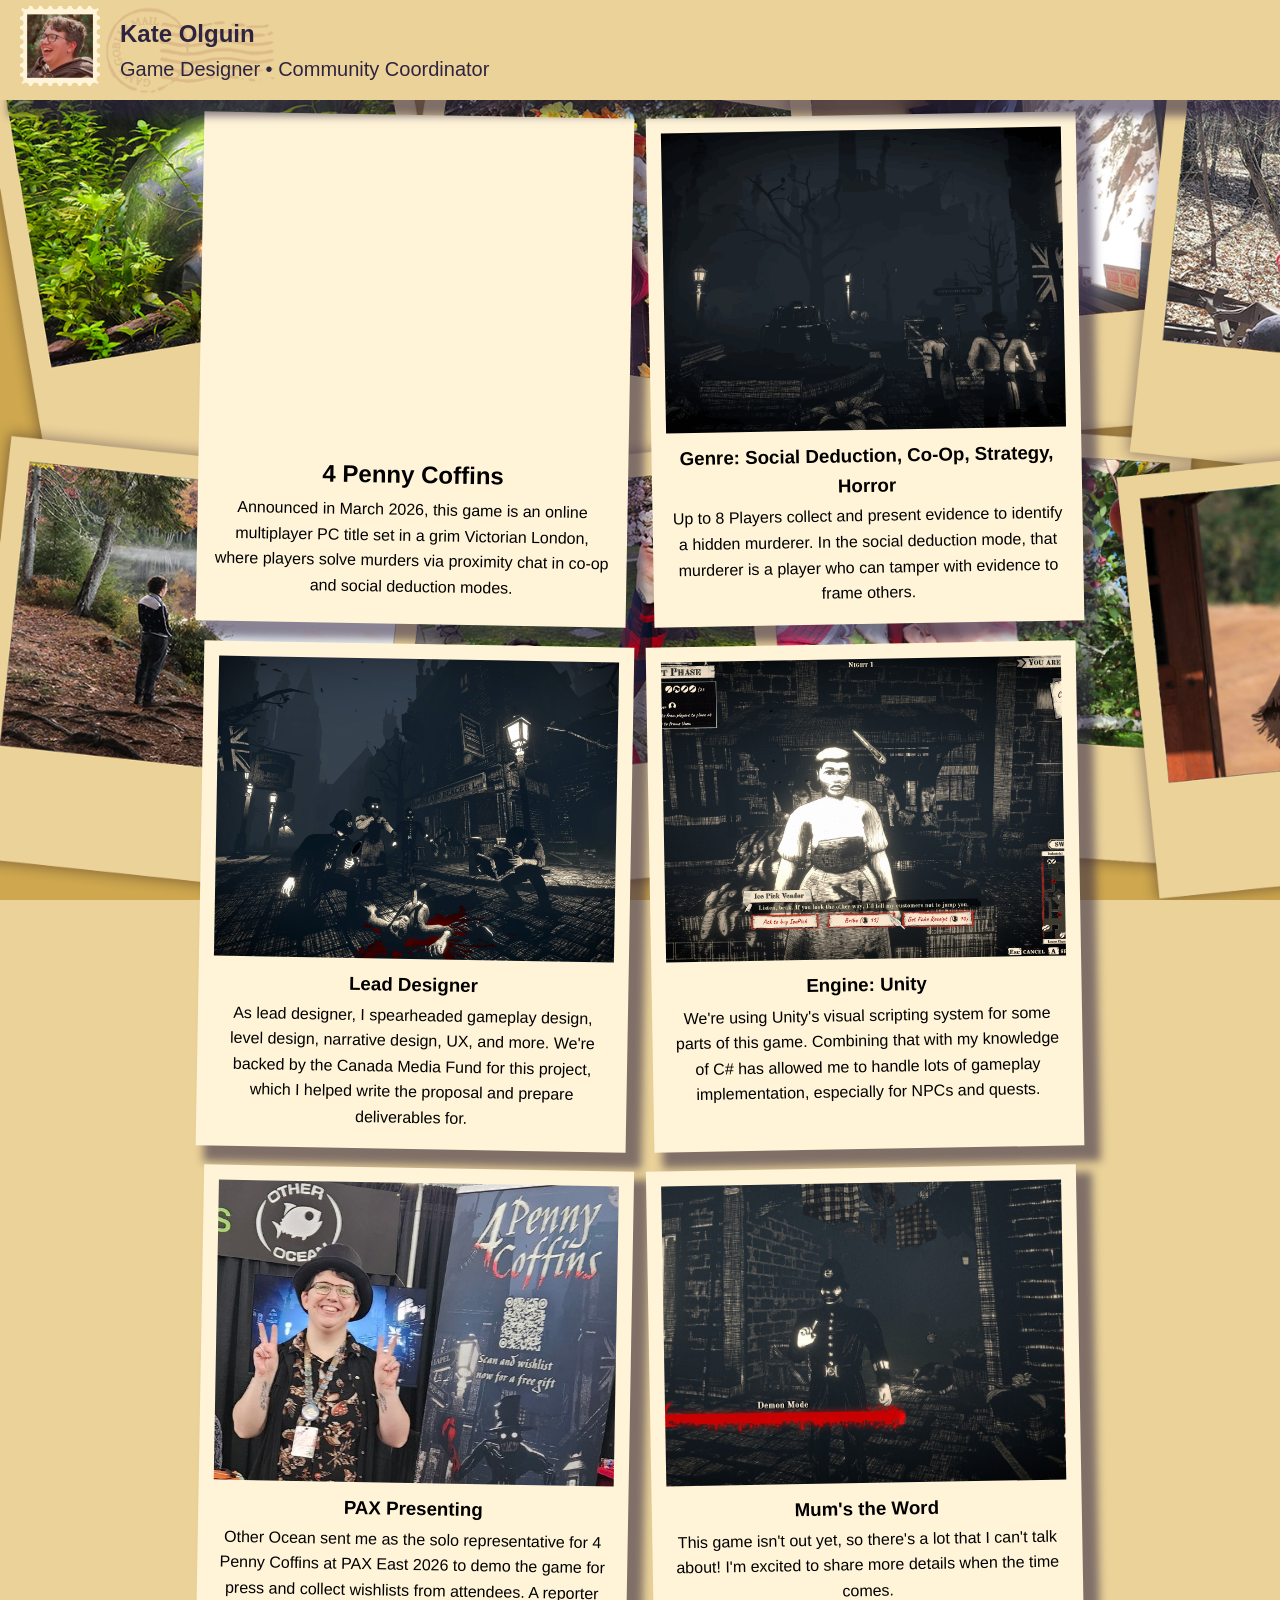
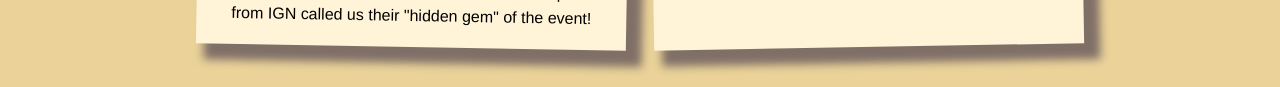
==== 4pc.html @ f8b4c33d "PW page" ====
<!DOCTYPE html>
<html lang="en">
<head>
    <link rel="stylesheet" href="styles.css" />
    <link rel="icon" type="image/x-icon" href="favicon.ico">
    <meta charset="UTF-8">
    <meta name="viewport" content="width=device-width, initial-scale=1.0">
    <title>Kate's Postcard Collection</title>
</head>
<body>

    <!-- Header Section -->
     <a href="index.html">
    <header class="header-container">
        <div class="header-logo">
        <img src="images/stamp.png" alt="Description of image">
        </div>
        <div class="header-text">
            <h1>Kate Olguin</h1>
            <p>Game Designer • Community Coordinator</p>
        </div>
    </header>
</a>

    <!-- 3-Column Image Grid -->
    <section class="column-container">
        <div class="column1">
            <iframe width="400" height="315" src="https://www.youtube.com/embed/xLmASchsM7k?si=Jenqnv68DkssxdJM" title="YouTube video player" frameborder="0" allow="accelerometer; autoplay; clipboard-write; encrypted-media; gyroscope; picture-in-picture; web-share" referrerpolicy="strict-origin-when-cross-origin" allowfullscreen></iframe>
            <h2>4 Penny Coffins</h2>
            <p>Announced in March 2026, this game is an online multiplayer PC title set in a grim Victorian London, where players solve murders
                via proximity chat in co-op and social deduction modes.</p>
        </div>

        <div class="column2">
            <img src="images/4pc/4pc-gif1.gif" alt="Column 1">
            <h3>Genre: Social Deduction, Co-Op, Strategy, Horror</h3>
            <p>Up to 8 Players collect and present evidence to identify a hidden murderer. In the social deduction mode, that murderer is a player who can
                tamper with evidence to frame others.
            </p>
        </div>
        
        <div class="column1">
            <img src="images/4pc/4pc-jpg1.jpg" alt="Column 1">
            <h3>Lead Designer</h3>
            <p>As lead designer, I spearheaded gameplay design, level design, narrative design, UX, and more. We're backed by the Canada Media Fund for this project,
                which I helped write the proposal and prepare deliverables for.
            </p>
        </div>

        <div class="column2">
            <img src="images/4pc/4pc-jpg2.jpg" alt="Column 1">
            <h3>Engine: Unity</h3>
            <p>We're using Unity's visual scripting system for some parts of this game. Combining that with my knowledge of C# has allowed me to handle lots of gameplay implementation, especially for NPCs and quests.
            </p>
        </div>

        <div class="column1">
            <img src="images/4pc/4pc-PAX.jpeg" alt="Column 1">
            <h3>PAX Presenting</h3>
            <p>Other Ocean sent me as the solo representative for 4 Penny Coffins at PAX East 2026 to demo the game for press and collect wishlists from attendees.
                A reporter from IGN called us their "hidden gem" of the event!
            </p>
        </div>

        <div class="column2">
            <img src="images/4pc/4pc-jpg3.jpg" alt="Column 1">
            <h3>Mum's the Word</h3>
            <p>This game isn't out yet, so there's a lot that I can't talk about! I'm excited to share more details when the time comes.</p>
        </div>
    </section>
    </section>
</body>
</html>
---- styles.css ----
/* General Styles */
        body {
            margin: 0;
            font-family: Verdana, sans-serif;
            line-height: 1.6;
            padding-top: 75px; /* Must be >= header height */
            background-image: url("images/photo_background.png");
            background-repeat: no-repeat; /* Prevents tiling */
            background-size: cover;       /* Scales image to fill screen */
            background-attachment: fixed; /* Image stays still when scrolling */
            background-color: #ead299;
        }

        .header-text h1 {
            margin: 0;
            font-size: 24px;
            color: #2e2442;
        }

        .header-text p {
            margin: 0;
            font-size: 20px;
            /*font-size: min(1.3em, 3.5vw);*/
            color: #2e2442;
        }

        .header-container {
            display: flex;
            align-items: center; /* Vertically centers text with image */
            justify-content: left;
            gap: 20px;           /* Space between image and text */
            padding: 20px;
            height: 60px;
            top: 0;
            left: 0;
            width: 100%;
            background-color: #ead299;
            background-image: url("images/mailstamp.png");
            background-repeat: no-repeat; /* Prevents tiling */
            background-position: 90px;
            background-size: contain; /* Adjust size here */
            position: fixed;
            z-index: 1000;
            box-shadow: 12px 12px 8px 4px #2e244290;
            cursor: pointer;
        }

        .mail-stamp img {
            width: auto;        /* Adjust size as needed */
            height: 80px;
            border-radius: 8px;
        }

        .header-logo img{
            width: auto;        /* Adjust size as needed */
            height: 80px;
            border-radius: 8px;
        }

        .header-image {
            width: 100px;        /* Adjust size as needed */
            height: 100px;
            object-fit: cover;
            border-radius: 8px;
        }

        .header h1 {
            font-size: 3rem;
        }

        /* 3-Column Layout Section */
        .column-container {
            display: flex;
            flex-wrap: wrap;
            justify-content: center;
            margin: 20px;
            padding: 20px 20px;
            gap: 20px;
        }

        .column1 {
            flex: 1;
            max-width: 400px;
            background: #fff3d8;
            padding: 15px;
            text-align: center;
            transform: rotate(1deg);
            transition: transform 0.3s ease;
            box-shadow: 12px 12px 8px 4px #2e244290;
            cursor: pointer;
            text-decoration: none;
            color: inherit;
        }

        .column1:hover {
            transform: rotate(0deg);
        }

        .column1 h3,p,h2{
            margin: 3px;
        }

        .column2 h3,p,h2{
            margin: 3px;
        }

        .column2 {
            flex: 1;
            max-width: 400px;
            background: #fff3d8;
            padding: 15px;
            text-align: center;
            transform: rotate(-1deg);
            transition: transform 0.3s ease;
            box-shadow: 12px 12px 8px 4px #2e244290;
            cursor: pointer;
            text-decoration: none;
            color: inherit;
        }

        .column2:hover {
            transform: rotate(0deg);
        }

        .column1 img {
            width: 400px;
            height: 300px;
            object-fit: cover; /* Keeps aspect ratio clean */
        }

        .column2 img {
            width: 400px;
            height: 300px;
            object-fit: cover; /* Keeps aspect ratio clean */
        }

        /* Responsive Breakpoint for Mobile */
        @media (max-width: 600px) {
            .header {
                height: 300px;
            }

            .column1 {
                width: 90vw;
            }

            .column2 {
                height: 90vw;
            }

            .header h1 {
                font-size: 2rem;
            }

            .column1 img {
                width: 85vw;
            }

            .column2 img {
                width: 85vw;
            }

            .column1 iframe {
                width: 85vw;
            }

            .column2 iframe {
                width: 85vw;
            }

            body{
                background-size: 100vh;
            }
            
        }

        .container {
            display: flex;
            align-items: center; /* Centers items vertically */
            gap: 40px;           /* Space between image and text */
            padding: 40px;
            max-width: 1000px;
            margin: 0 auto;      /* Centers the section on the page */
        }

        .image-box {
            max-width: 300px;
            height: auto;
            transform: rotate(-1deg);
            background-color: #fff3d8;
            padding: 20px;
            justify-content: center;
            box-shadow: 12px 12px 8px 4px #2e244290;
        }

        .image-box h2{
            margin: 5px;
            text-align: center;
            padding: 0px;
        }

        .image-box img {
            max-width: 300px;
            height: auto;
        }

        .content-box {
            transform: rotate(0deg);
            padding: 40px;
            background-color: #fff3d8;
            box-shadow: 12px 12px 8px 4px #2e244290;
        }

        .content-box h1 {
            margin-top: 0;
            font-size: 2.5rem;
        }

        .wish-you-were-here {
            transform: rotate(1deg);
            background-color: #fff3d8;
            box-shadow: 12px 12px 8px 4px #2e244290;
            display: flex;
            flex-wrap: wrap;
            justify-content: center;
            width: 820px;
            max-width: 90vw;
            padding: 10px;
            margin: 10px auto;      /* Centers the section on the page */
        }

        .wish-you-were-here img{
            max-width: 88vw;       /* Adjust size as needed */
            width: 800px;       /* Adjust size as needed */
            height: auto;
            margin: 10px;
        }

        .wish-you-were-here p{
            margin: 10px;
        }

        .wish-you-were-here h2{
            margin: 5px;
        }

        .resume-button {
            display: flex;
            flex-wrap: wrap;
            justify-content: center;
            width: 1000px;
            max-width: 90vw;
            padding: 20px;
            gap: 20px;
            margin: 10px auto;      /* Centers the section on the page */
        }

        .resume-button summary{
            display: flex;
            justify-content: space-between; /* Pushes content to the edges */
            align-items: center;            /* Vertically centers the items */
            list-style: none;   
            transform: rotate(1deg);
            justify-content: center;
            border: none;
            font-size: 20px;
            padding: 15px;
            gap: 20px;
            filter: drop-shadow(6px 6px 8px #2e244290);
            background-image: url("images/resumestamp.png");
            background-repeat: no-repeat; /* Prevents tiling */
            background-size: contain;
            background-position: 20px;
            transition: transform 0.3s ease;
            background-color: #ead299;
            cursor: pointer;
        }

        .resume-button summary:hover{
            transform: rotate(0deg);
        }

        .resume-button summary::marker{
            content: "";
        }

        .resume-button details{
            justify-content: center;
            border: none;
            width: 100%;
            padding: 15px;
        }

        .resume-button iframe{
            box-shadow: 12px 12px 8px 4px #2e244290;
            width: 100%;
            aspect-ratio: 8.5 / 11;
        }

        .resume-button button{
            display: flex;
            justify-content: space-between; /* Pushes content to the edges */
            align-items: center;            /* Vertically centers the items */
            list-style: none;   
            transform: rotate(-1deg);
            justify-content: center;
            border: none;
            font-size: 20px;
            gap: 20px;
            padding: 15px;
            width: 97%;
            filter: drop-shadow(6px 6px 8px #2e244290);
            background-image: url("images/linkedinstamp.png");
            background-repeat: no-repeat; /* Prevents tiling */
            background-size: contain;
            background-position: 20px;
            transition: transform 0.3s ease;
            background-color: #ead299;
            cursor: pointer;
        }

        .resume-button button:hover{
            transform: rotate(0deg);
        }

        /* Makes it mobile-friendly */
        @media (max-width: 768px) {
            .container {
                flex-direction: column;
                text-align: center;
            }
        }
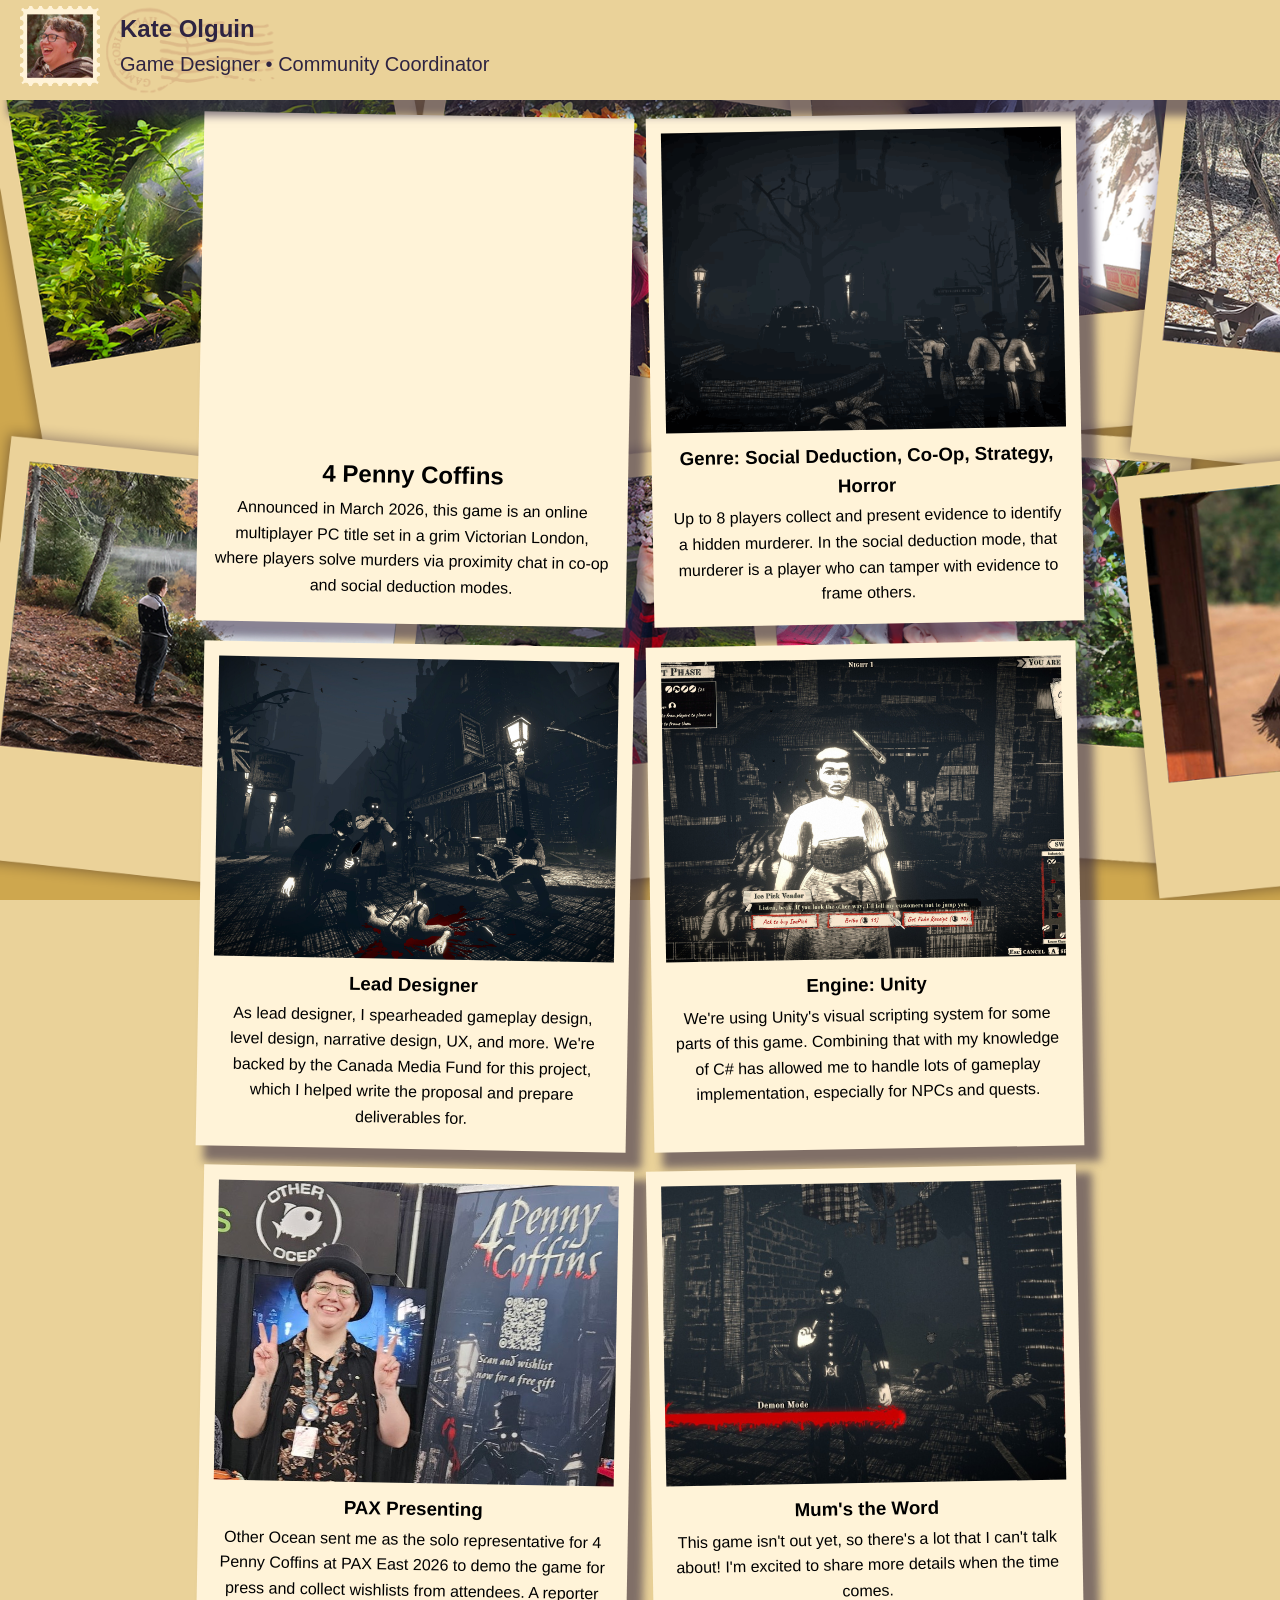
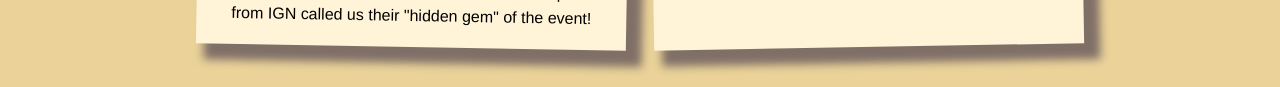
==== commit 041f1d18: "Fix for header text break" ====
--- a/4pc.html
+++ b/4pc.html
@@ -34,7 +34,7 @@
         <div class="column2">
             <img src="images/4pc/4pc-gif1.gif" alt="Column 1">
             <h3>Genre: Social Deduction, Co-Op, Strategy, Horror</h3>
-            <p>Up to 8 Players collect and present evidence to identify a hidden murderer. In the social deduction mode, that murderer is a player who can
+            <p>Up to 8 players collect and present evidence to identify a hidden murderer. In the social deduction mode, that murderer is a player who can
                 tamper with evidence to frame others.
             </p>
         </div>
--- a/styles.css
+++ b/styles.css
@@ -8,6 +8,7 @@
             background-repeat: no-repeat; /* Prevents tiling */
             background-size: cover;       /* Scales image to fill screen */
             background-attachment: fixed; /* Image stays still when scrolling */
+            min-height: 100%;
             background-color: #ead299;
         }
 
@@ -20,6 +21,7 @@
         .header-text p {
             margin: 0;
             font-size: 20px;
+            padding-bottom: 10px;
             /*font-size: min(1.3em, 3.5vw);*/
             color: #2e2442;
         }
@@ -152,24 +154,24 @@
                 font-size: 2rem;
             }
 
+            .header p {
+                font-size: 1rem;
+            }
+
             .column1 img {
-                width: 85vw;
+                width: 80vw;
             }
 
             .column2 img {
-                width: 85vw;
+                width: 80vw;
             }
 
             .column1 iframe {
-                width: 85vw;
+                width: 80vw;
             }
 
             .column2 iframe {
-                width: 85vw;
-            }
-
-            body{
-                background-size: 100vh;
+                width: 80vw;
             }
             
         }
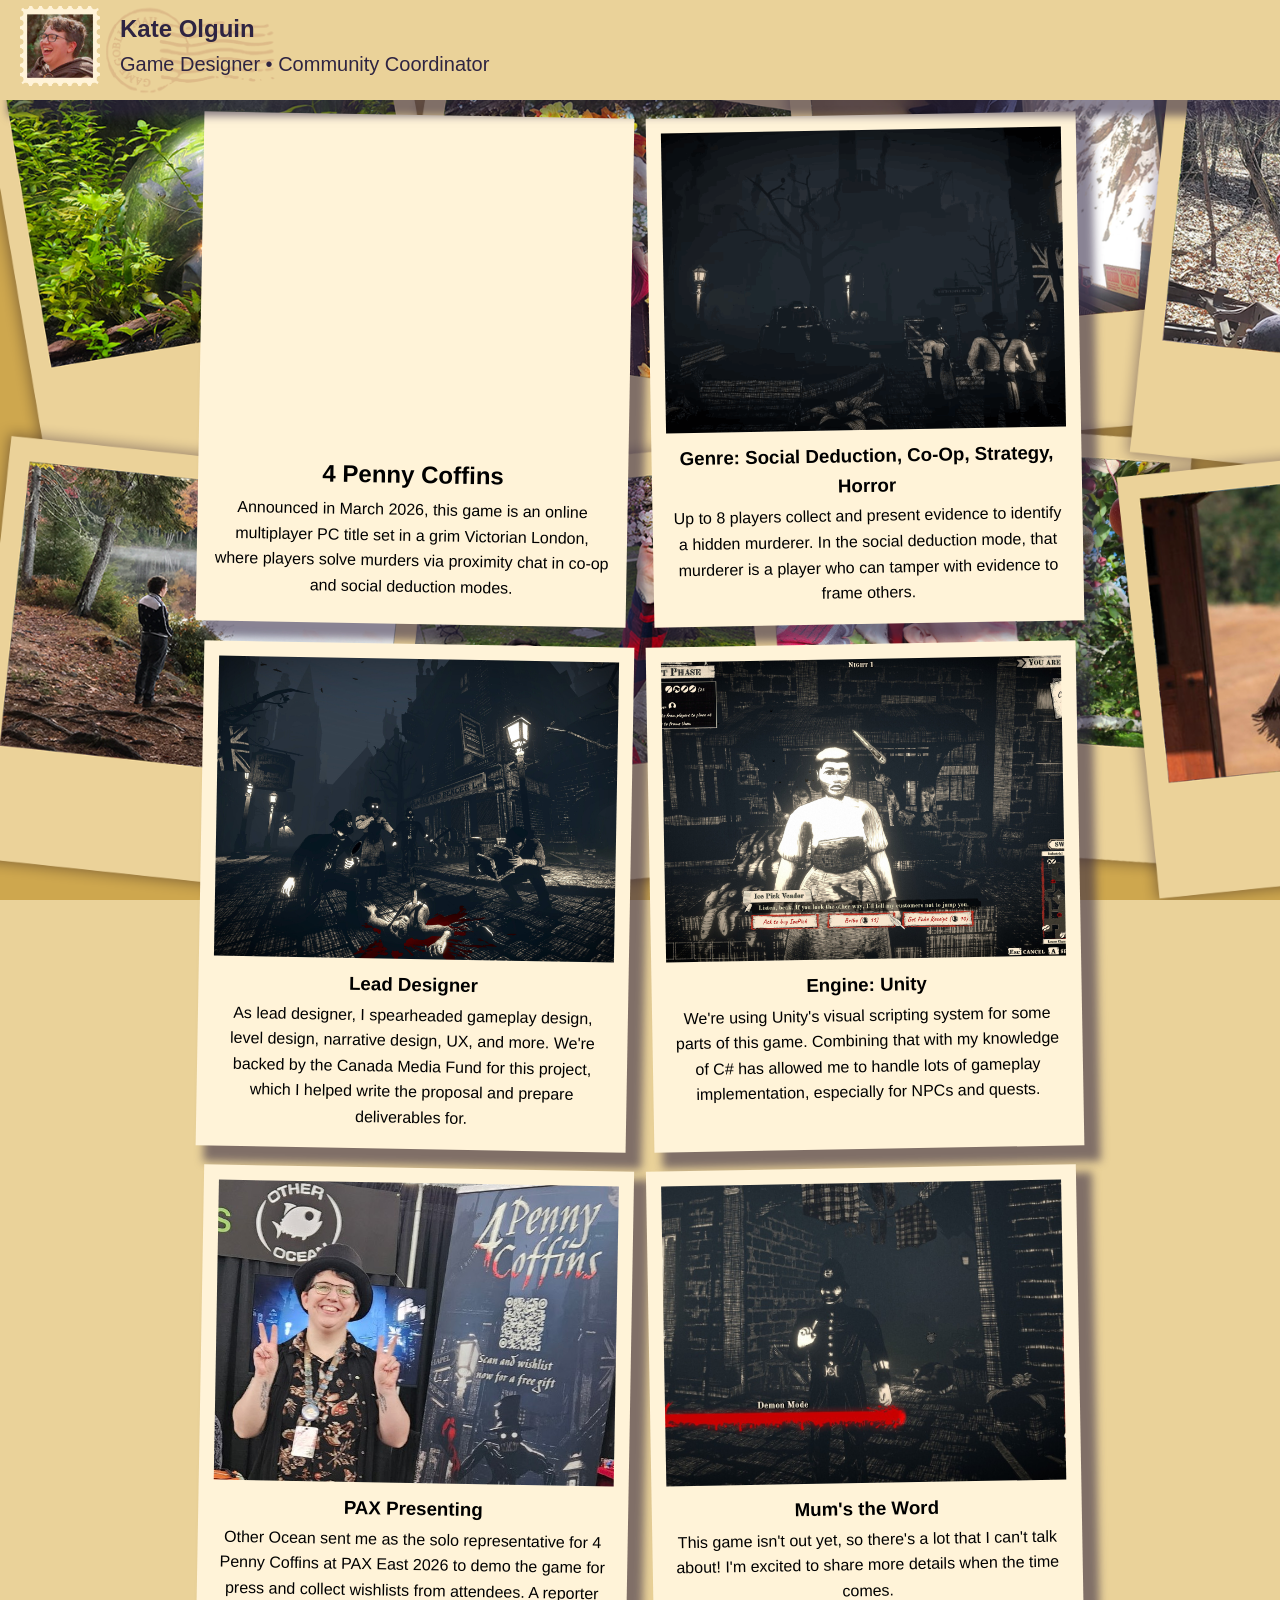
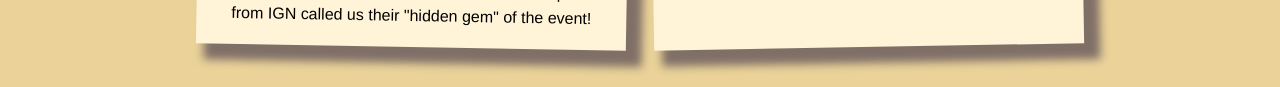
==== commit 2595dfc0: "sbpp page" ====
--- a/4pc.html
+++ b/4pc.html
@@ -17,7 +17,7 @@
         </div>
         <div class="header-text">
             <h1>Kate Olguin</h1>
-            <p>Game Designer • Community Coordinator</p>
+            <p>Game Designer •&nbsp;Community Coordinator</p>
         </div>
     </header>
 </a>
--- a/styles.css
+++ b/styles.css
@@ -8,7 +8,6 @@
             background-repeat: no-repeat; /* Prevents tiling */
             background-size: cover;       /* Scales image to fill screen */
             background-attachment: fixed; /* Image stays still when scrolling */
-            min-height: 100%;
             background-color: #ead299;
         }
 
@@ -147,7 +146,7 @@
             }
 
             .column2 {
-                height: 90vw;
+                width: 90vw;
             }
 
             .header h1 {
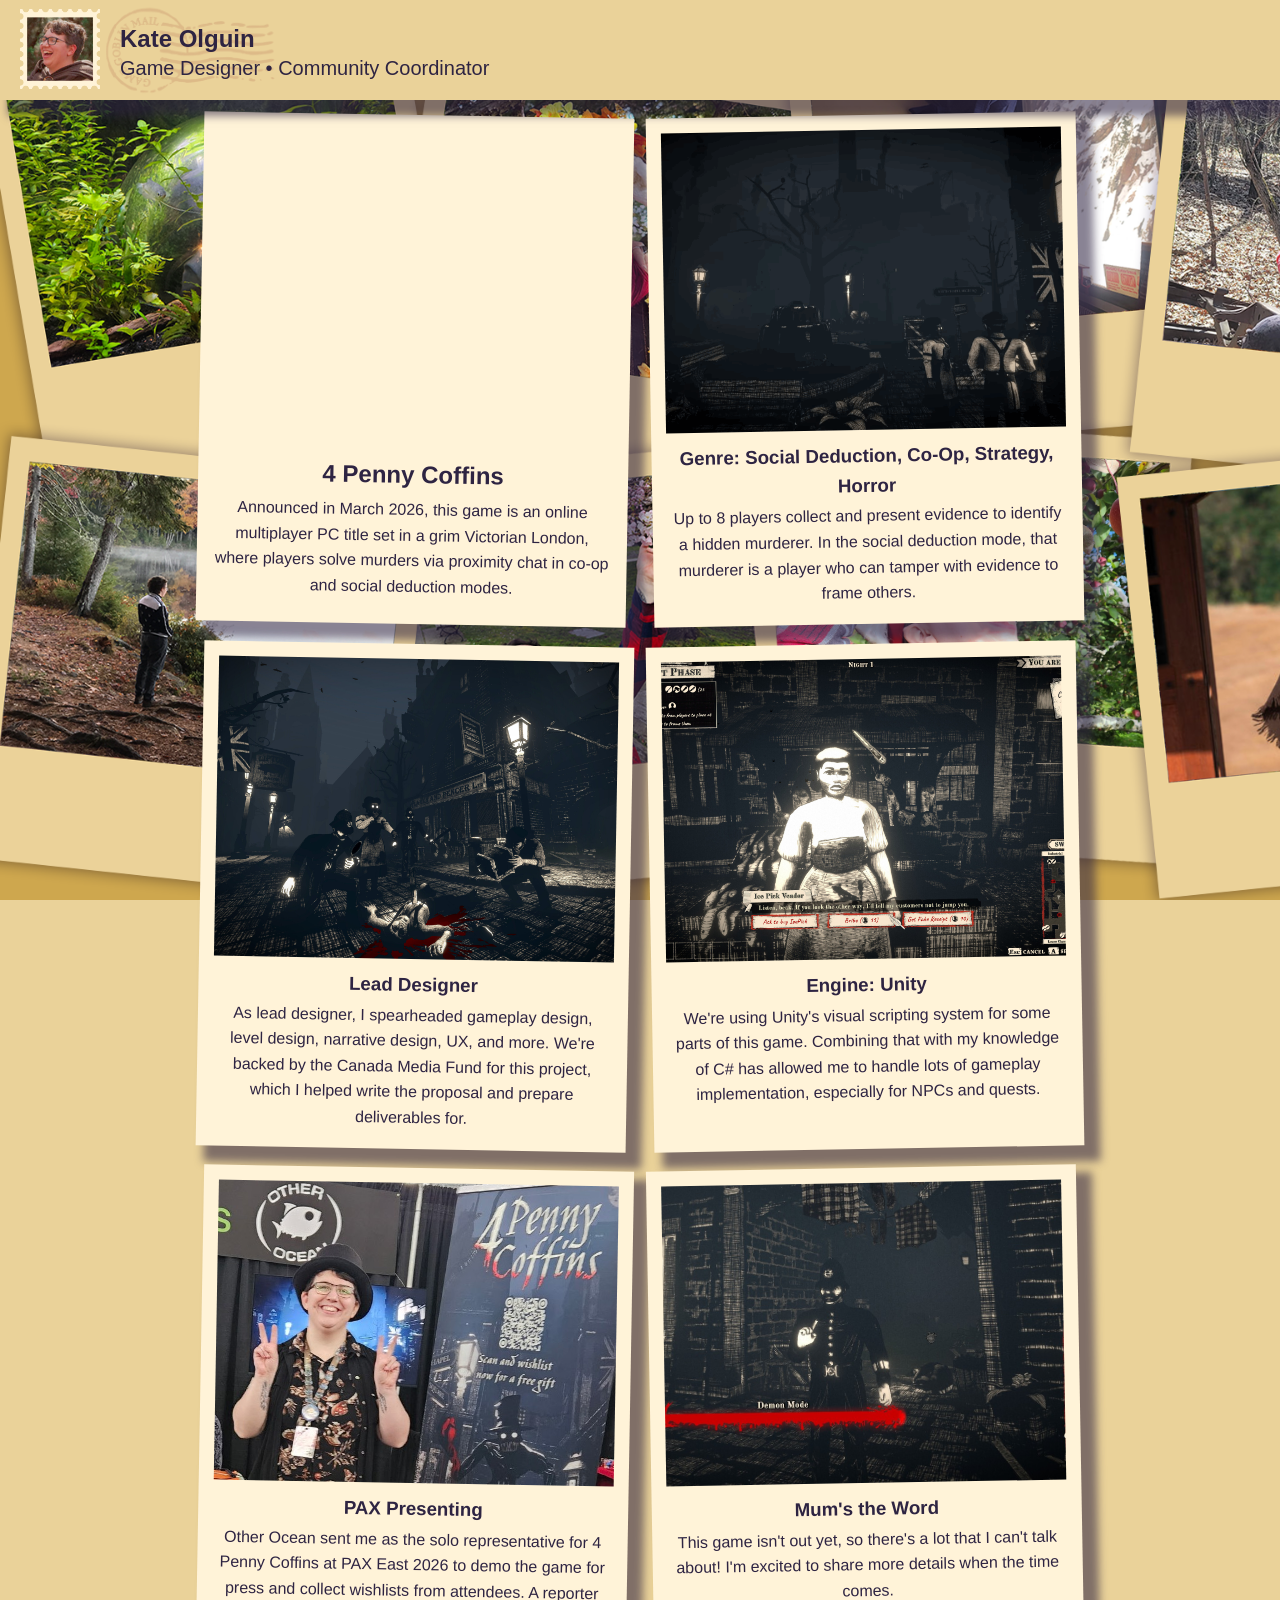
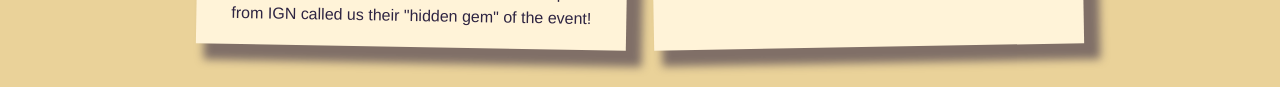
==== commit 44506f5c: "tidying up code" ====
--- a/4pc.html
+++ b/4pc.html
@@ -23,15 +23,15 @@
 </a>
 
     <!-- 3-Column Image Grid -->
-    <section class="column-container">
-        <div class="column1">
+    <section class="photo-container">
+        <div class="polaroid1">
             <iframe width="400" height="315" src="https://www.youtube.com/embed/xLmASchsM7k?si=Jenqnv68DkssxdJM" title="YouTube video player" frameborder="0" allow="accelerometer; autoplay; clipboard-write; encrypted-media; gyroscope; picture-in-picture; web-share" referrerpolicy="strict-origin-when-cross-origin" allowfullscreen></iframe>
             <h2>4 Penny Coffins</h2>
             <p>Announced in March 2026, this game is an online multiplayer PC title set in a grim Victorian London, where players solve murders
                 via proximity chat in co-op and social deduction modes.</p>
         </div>
 
-        <div class="column2">
+        <div class="polaroid2" onclick="openLightbox('images/4pc/4pc-gif1.gif')">
             <img src="images/4pc/4pc-gif1.gif" alt="Column 1">
             <h3>Genre: Social Deduction, Co-Op, Strategy, Horror</h3>
             <p>Up to 8 players collect and present evidence to identify a hidden murderer. In the social deduction mode, that murderer is a player who can
@@ -39,7 +39,7 @@
             </p>
         </div>
         
-        <div class="column1">
+        <div class="polaroid1" onclick="openLightbox('images/4pc/4pc-jpg1.jpg')">
             <img src="images/4pc/4pc-jpg1.jpg" alt="Column 1">
             <h3>Lead Designer</h3>
             <p>As lead designer, I spearheaded gameplay design, level design, narrative design, UX, and more. We're backed by the Canada Media Fund for this project,
@@ -47,14 +47,14 @@
             </p>
         </div>
 
-        <div class="column2">
+        <div class="polaroid2" onclick="openLightbox('images/4pc/4pc-jpg2.jpg')">
             <img src="images/4pc/4pc-jpg2.jpg" alt="Column 1">
             <h3>Engine: Unity</h3>
             <p>We're using Unity's visual scripting system for some parts of this game. Combining that with my knowledge of C# has allowed me to handle lots of gameplay implementation, especially for NPCs and quests.
             </p>
         </div>
 
-        <div class="column1">
+        <div class="polaroid1" onclick="openLightbox('images/4pc/4pc-PAX.jpeg')">
             <img src="images/4pc/4pc-PAX.jpeg" alt="Column 1">
             <h3>PAX Presenting</h3>
             <p>Other Ocean sent me as the solo representative for 4 Penny Coffins at PAX East 2026 to demo the game for press and collect wishlists from attendees.
@@ -62,12 +62,19 @@
             </p>
         </div>
 
-        <div class="column2">
+        <div class="polaroid2" onclick="openLightbox('images/4pc/4pc-jpg3.jpg')">
             <img src="images/4pc/4pc-jpg3.jpg" alt="Column 1">
             <h3>Mum's the Word</h3>
             <p>This game isn't out yet, so there's a lot that I can't talk about! I'm excited to share more details when the time comes.</p>
         </div>
     </section>
-    </section>
+    
+    <div id="theLightbox" class="lightbox" onclick="closeLightbox()">
+        <span class="close">&times;</span>
+        <div class="lightbox-content" id="lightbox-img">
+        </div>
+    </div>
+
+    <script src="main.js"></script>
 </body>
 </html>
--- a/styles.css
+++ b/styles.css
@@ -9,11 +9,14 @@
             background-size: cover;       /* Scales image to fill screen */
             background-attachment: fixed; /* Image stays still when scrolling */
             background-color: #ead299;
+            color: #2e2442;
         }
 
         .header-text h1 {
             margin: 0;
+            padding-top: 10px;
             font-size: 24px;
+            line-height: 1.5;
             color: #2e2442;
         }
 
@@ -21,15 +24,15 @@
             margin: 0;
             font-size: 20px;
             padding-bottom: 10px;
-            /*font-size: min(1.3em, 3.5vw);*/
+            line-height: 1.15;
             color: #2e2442;
         }
 
         .header-container {
             display: flex;
-            align-items: center; /* Vertically centers text with image */
+            align-items: center;
             justify-content: left;
-            gap: 20px;           /* Space between image and text */
+            gap: 20px;
             padding: 20px;
             height: 60px;
             top: 0;
@@ -37,40 +40,29 @@
             width: 100%;
             background-color: #ead299;
             background-image: url("images/mailstamp.png");
-            background-repeat: no-repeat; /* Prevents tiling */
+            background-repeat: no-repeat;
             background-position: 90px;
-            background-size: contain; /* Adjust size here */
+            background-size: contain;
             position: fixed;
             z-index: 1000;
             box-shadow: 12px 12px 8px 4px #2e244290;
             cursor: pointer;
         }
 
-        .mail-stamp img {
-            width: auto;        /* Adjust size as needed */
+        .header-logo img{
+            width: auto;
             height: 80px;
-            border-radius: 8px;
-        }
-
-        .header-logo img{
-            width: auto;        /* Adjust size as needed */
-            height: 80px;
-            border-radius: 8px;
+            padding-top: 5px;
         }
 
         .header-image {
-            width: 100px;        /* Adjust size as needed */
+            width: 100px;
             height: 100px;
             object-fit: cover;
             border-radius: 8px;
         }
 
-        .header h1 {
-            font-size: 3rem;
-        }
-
-        /* 3-Column Layout Section */
-        .column-container {
+        .photo-container {
             display: flex;
             flex-wrap: wrap;
             justify-content: center;
@@ -79,7 +71,7 @@
             gap: 20px;
         }
 
-        .column1 {
+        .polaroid1, .polaroid2 {
             flex: 1;
             max-width: 400px;
             background: #fff3d8;
@@ -93,59 +85,35 @@
             color: inherit;
         }
 
-        .column1:hover {
-            transform: rotate(0deg);
-        }
-
-        .column1 h3,p,h2{
+        .polaroid2{
+            transform: rotate(-1deg);
+        }
+
+        .polaroid1:hover, .polaroid2:hover  {
+            transform: rotate(0deg);
+        }
+
+        .polaroid1 h3,p,h2, .polaroid2 h3,p,h2{
             margin: 3px;
         }
 
-        .column2 h3,p,h2{
-            margin: 3px;
-        }
-
-        .column2 {
-            flex: 1;
-            max-width: 400px;
-            background: #fff3d8;
-            padding: 15px;
-            text-align: center;
-            transform: rotate(-1deg);
-            transition: transform 0.3s ease;
-            box-shadow: 12px 12px 8px 4px #2e244290;
-            cursor: pointer;
-            text-decoration: none;
-            color: inherit;
-        }
-
-        .column2:hover {
-            transform: rotate(0deg);
-        }
-
-        .column1 img {
+        .polaroid2:hover {
+            transform: rotate(0deg);
+        }
+
+        .polaroid1 img, .polaroid2 img {
             width: 400px;
             height: 300px;
-            object-fit: cover; /* Keeps aspect ratio clean */
-        }
-
-        .column2 img {
-            width: 400px;
-            height: 300px;
-            object-fit: cover; /* Keeps aspect ratio clean */
-        }
-
-        /* Responsive Breakpoint for Mobile */
+            object-fit: cover;
+        }
+
+        /* Mobile formatting */
         @media (max-width: 600px) {
             .header {
                 height: 300px;
             }
 
-            .column1 {
-                width: 90vw;
-            }
-
-            .column2 {
+            .polaroid1, .polaroid2 {
                 width: 90vw;
             }
 
@@ -157,31 +125,31 @@
                 font-size: 1rem;
             }
 
-            .column1 img {
+            .polaroid1 img, .polaroid2 img {
                 width: 80vw;
             }
 
-            .column2 img {
+            .polaroid1 iframe, .polaroid2 iframe {
                 width: 80vw;
             }
 
-            .column1 iframe {
-                width: 80vw;
-            }
-
-            .column2 iframe {
-                width: 80vw;
+            .who-am-i-container {
+                flex-direction: column;
+                text-align: center;
             }
             
-        }
-
-        .container {
-            display: flex;
-            align-items: center; /* Centers items vertically */
-            gap: 40px;           /* Space between image and text */
+            body {
+                min-height: 100vh;
+            }
+        }
+
+        .who-am-i-container {
+            display: flex;
+            align-items: center;
+            gap: 40px;
             padding: 40px;
             max-width: 1000px;
-            margin: 0 auto;      /* Centers the section on the page */
+            margin: 0 auto;
         }
 
         .image-box {
@@ -209,6 +177,7 @@
             transform: rotate(0deg);
             padding: 40px;
             background-color: #fff3d8;
+            width: 75vw;
             box-shadow: 12px 12px 8px 4px #2e244290;
         }
 
@@ -227,12 +196,12 @@
             width: 820px;
             max-width: 90vw;
             padding: 10px;
-            margin: 10px auto;      /* Centers the section on the page */
+            margin: 10px auto;
         }
 
         .wish-you-were-here img{
-            max-width: 88vw;       /* Adjust size as needed */
-            width: 800px;       /* Adjust size as needed */
+            max-width: 88vw;
+            width: 800px;
             height: auto;
             margin: 10px;
         }
@@ -245,7 +214,7 @@
             margin: 5px;
         }
 
-        .resume-button {
+        .external-clickables {
             display: flex;
             flex-wrap: wrap;
             justify-content: center;
@@ -253,10 +222,10 @@
             max-width: 90vw;
             padding: 20px;
             gap: 20px;
-            margin: 10px auto;      /* Centers the section on the page */
-        }
-
-        .resume-button summary{
+            margin: 10px auto;
+        }
+
+        .external-clickables summary{
             display: flex;
             justify-content: space-between; /* Pushes content to the edges */
             align-items: center;            /* Vertically centers the items */
@@ -277,28 +246,28 @@
             cursor: pointer;
         }
 
-        .resume-button summary:hover{
-            transform: rotate(0deg);
-        }
-
-        .resume-button summary::marker{
+        .external-clickables summary:hover{
+            transform: rotate(0deg);
+        }
+
+        .external-clickables summary::marker{
             content: "";
         }
 
-        .resume-button details{
+        .external-clickables details{
             justify-content: center;
             border: none;
             width: 100%;
             padding: 15px;
         }
 
-        .resume-button iframe{
+        .external-clickables iframe{
             box-shadow: 12px 12px 8px 4px #2e244290;
             width: 100%;
             aspect-ratio: 8.5 / 11;
         }
 
-        .resume-button button{
+        .external-clickables button{
             display: flex;
             justify-content: space-between; /* Pushes content to the edges */
             align-items: center;            /* Vertically centers the items */
@@ -317,17 +286,55 @@
             background-position: 20px;
             transition: transform 0.3s ease;
             background-color: #ead299;
-            cursor: pointer;
-        }
-
-        .resume-button button:hover{
-            transform: rotate(0deg);
-        }
-
-        /* Makes it mobile-friendly */
-        @media (max-width: 768px) {
-            .container {
-                flex-direction: column;
-                text-align: center;
-            }
+            color: #2e2442;
+            cursor: pointer;
+        }
+
+        .external-clickables button:hover{
+            transform: rotate(0deg);
+        }
+
+        .lightbox {
+            display: none;
+            position: fixed;
+            z-index: 1000;
+            padding-top: 100px;
+            left: 0;
+            top: 0;
+            width: 100%;
+            height: 100%;
+            background-color: rgba(0, 0, 0, 0.8);
+            text-align: center;
+        }
+
+        .lightbox-content {
+            margin: auto;
+            display: flex;
+            align-items: center;
+            justify-content: center;
+        }
+
+        .lightbox-content img {
+            max-width: 90vw;
+            max-height: 90vh;
+            width: auto;
+            height: auto;
+            object-fit: contain;
+        }
+
+        .close {
+            position: absolute;
+            top: 15px;
+            right: 35px;
+            color: #fff3d8;
+            font-size: 40px;
+            font-weight: bold;
+            cursor: pointer;
+        }
+
+        .close:hover,
+        .close:focus {
+            color: #ead299;
+            text-decoration: none;
+            cursor: pointer;
         }
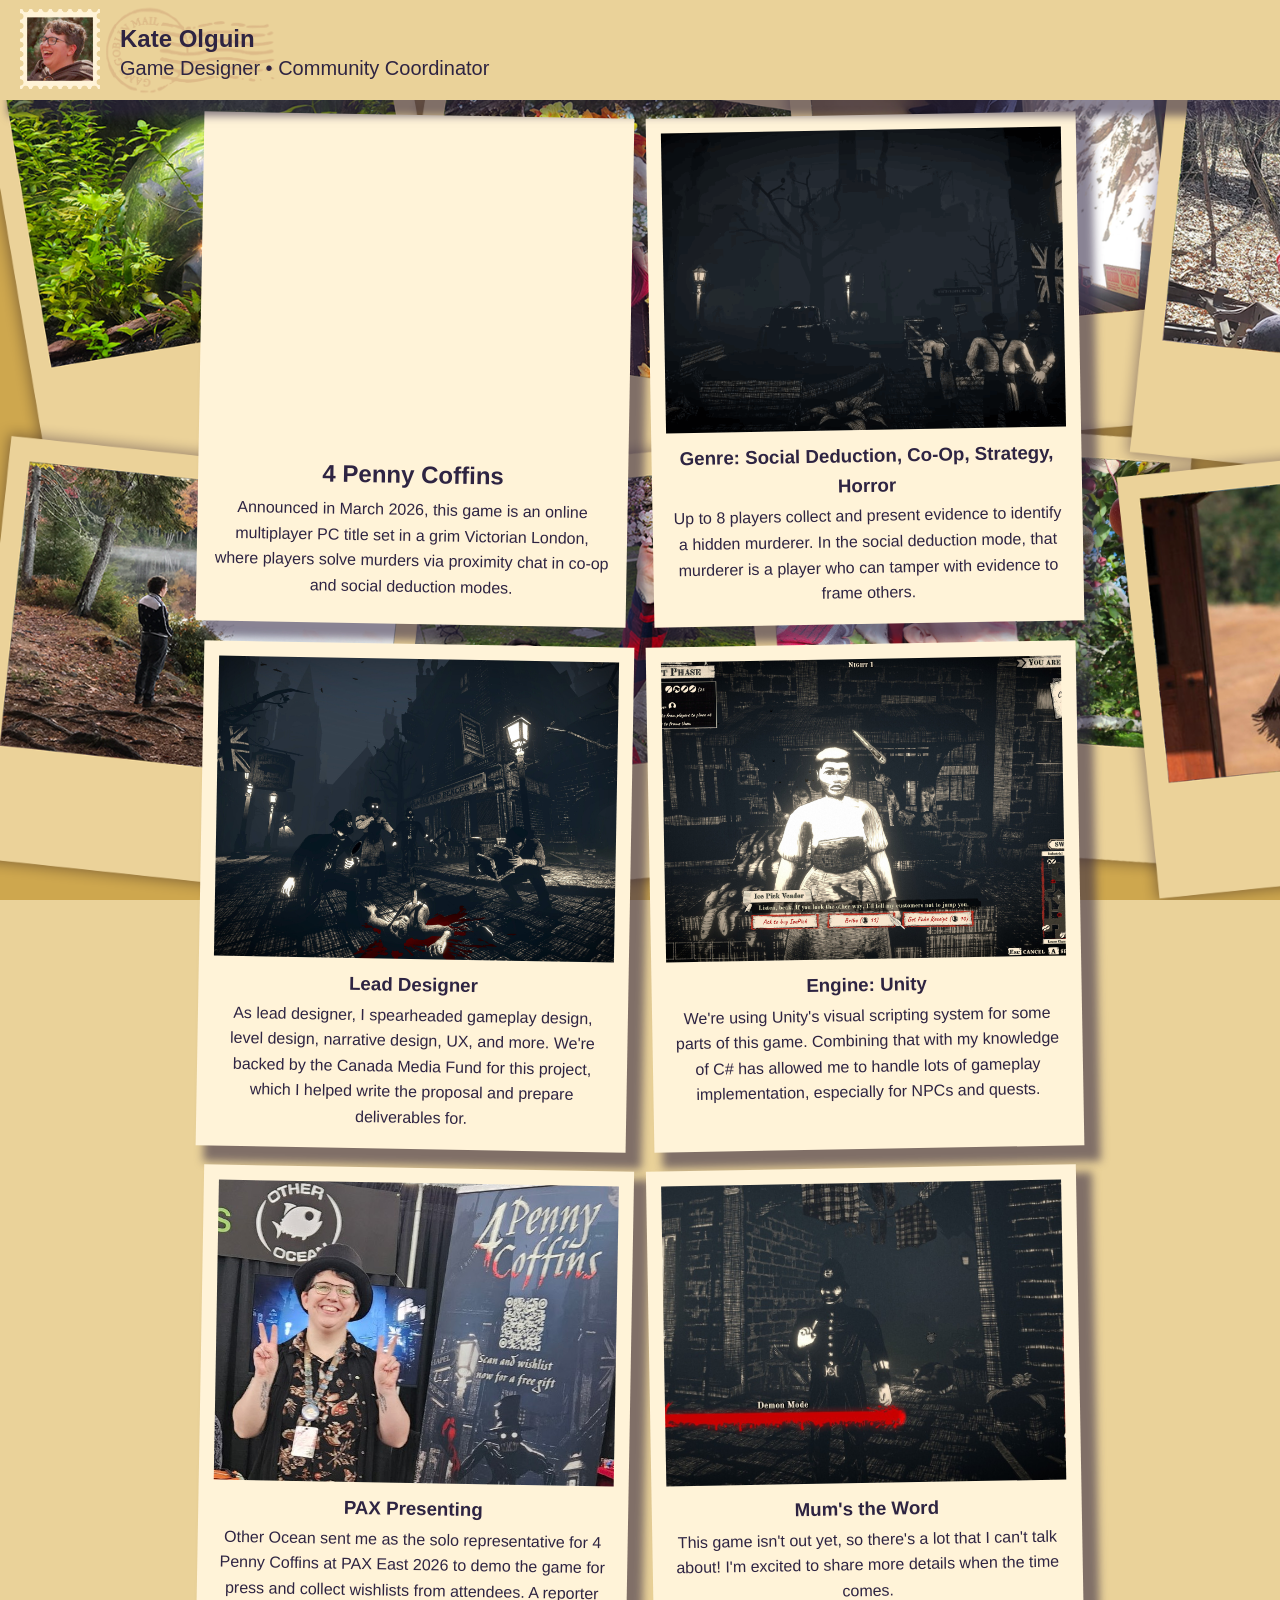
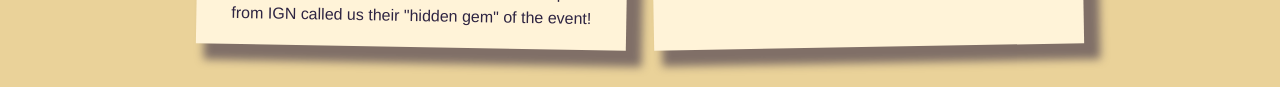
==== commit 6c03d573: "Adding alt text to all the images." ====
--- a/4pc.html
+++ b/4pc.html
@@ -13,7 +13,7 @@
      <a href="index.html">
     <header class="header-container">
         <div class="header-logo">
-        <img src="images/stamp.png" alt="Description of image">
+        <img src="images/stamp.png" alt="Kate's head in a postage stamp.">
         </div>
         <div class="header-text">
             <h1>Kate Olguin</h1>
@@ -32,7 +32,8 @@
         </div>
 
         <div class="polaroid2" onclick="openLightbox('images/4pc/4pc-gif1.gif')">
-            <img src="images/4pc/4pc-gif1.gif" alt="Column 1">
+            <img src="images/4pc/4pc-gif1.gif" alt="A gif swapping between townspeople talking, a man stabbed in the chest, and hospital, docks, and church scenes
+            in black-and-white Victorian London.">
             <h3>Genre: Social Deduction, Co-Op, Strategy, Horror</h3>
             <p>Up to 8 players collect and present evidence to identify a hidden murderer. In the social deduction mode, that murderer is a player who can
                 tamper with evidence to frame others.
@@ -40,7 +41,7 @@
         </div>
         
         <div class="polaroid1" onclick="openLightbox('images/4pc/4pc-jpg1.jpg')">
-            <img src="images/4pc/4pc-jpg1.jpg" alt="Column 1">
+            <img src="images/4pc/4pc-jpg1.jpg" alt="A black-and-white murder scene on the streets of Victorian London. Several people are crowded around to inspect it.">
             <h3>Lead Designer</h3>
             <p>As lead designer, I spearheaded gameplay design, level design, narrative design, UX, and more. We're backed by the Canada Media Fund for this project,
                 which I helped write the proposal and prepare deliverables for.
@@ -48,14 +49,15 @@
         </div>
 
         <div class="polaroid2" onclick="openLightbox('images/4pc/4pc-jpg2.jpg')">
-            <img src="images/4pc/4pc-jpg2.jpg" alt="Column 1">
+            <img src="images/4pc/4pc-jpg2.jpg" alt="A black-and-white saleswoman is talking to the viewer. The dialogue box says she is an ice pick vendor, and provides the
+            player with the option to buy ice picks, bribe her, or get a fake receipt.">
             <h3>Engine: Unity</h3>
             <p>We're using Unity's visual scripting system for some parts of this game. Combining that with my knowledge of C# has allowed me to handle lots of gameplay implementation, especially for NPCs and quests.
             </p>
         </div>
 
         <div class="polaroid1" onclick="openLightbox('images/4pc/4pc-PAX.jpeg')">
-            <img src="images/4pc/4pc-PAX.jpeg" alt="Column 1">
+            <img src="images/4pc/4pc-PAX.jpeg" alt="Kate next to a 4 Penny Coffins and Other Ocean banner at PAX East.">
             <h3>PAX Presenting</h3>
             <p>Other Ocean sent me as the solo representative for 4 Penny Coffins at PAX East 2026 to demo the game for press and collect wishlists from attendees.
                 A reporter from IGN called us their "hidden gem" of the event!
@@ -63,7 +65,7 @@
         </div>
 
         <div class="polaroid2" onclick="openLightbox('images/4pc/4pc-jpg3.jpg')">
-            <img src="images/4pc/4pc-jpg3.jpg" alt="Column 1">
+            <img src="images/4pc/4pc-jpg3.jpg" alt="A black-and-white police officer in the streets of London holds up 1 finger.">
             <h3>Mum's the Word</h3>
             <p>This game isn't out yet, so there's a lot that I can't talk about! I'm excited to share more details when the time comes.</p>
         </div>
--- a/styles.css
+++ b/styles.css
@@ -298,7 +298,7 @@
             display: none;
             position: fixed;
             z-index: 1000;
-            padding-top: 100px;
+            padding-top: 85px;
             left: 0;
             top: 0;
             width: 100%;
@@ -324,7 +324,7 @@
 
         .close {
             position: absolute;
-            top: 15px;
+            top: 10px;
             right: 35px;
             color: #fff3d8;
             font-size: 40px;
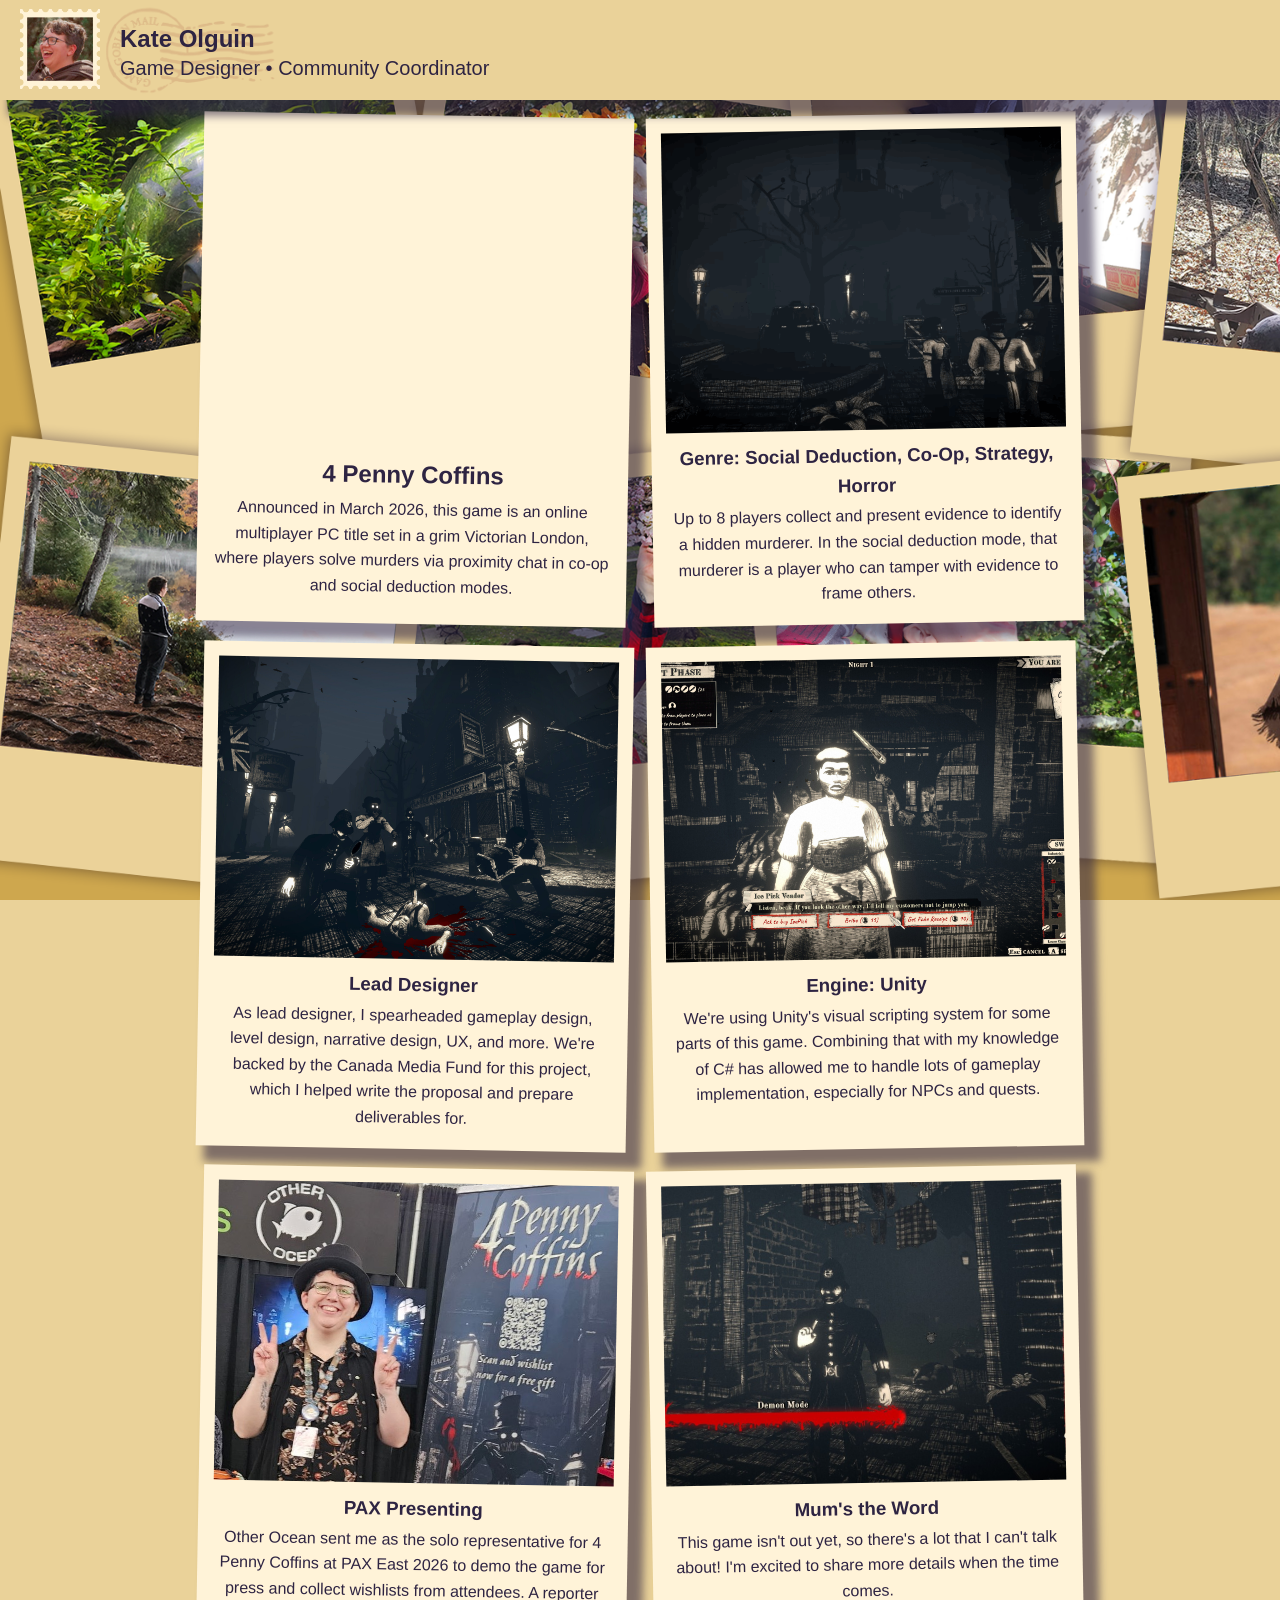
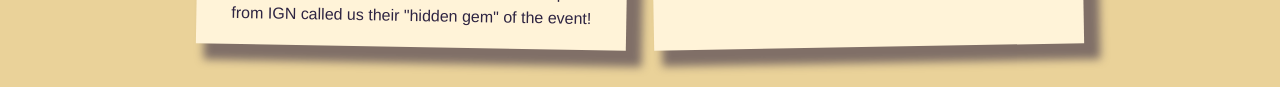
==== commit 5012c84c: "Making everything reroute to kateolguin.com instead of index" ====
--- a/4pc.html
+++ b/4pc.html
@@ -10,7 +10,7 @@
 <body>
 
     <!-- Header Section -->
-     <a href="index.html">
+     <a href="www.kateolguin.com">
     <header class="header-container">
         <div class="header-logo">
         <img src="images/stamp.png" alt="Kate's head in a postage stamp.">
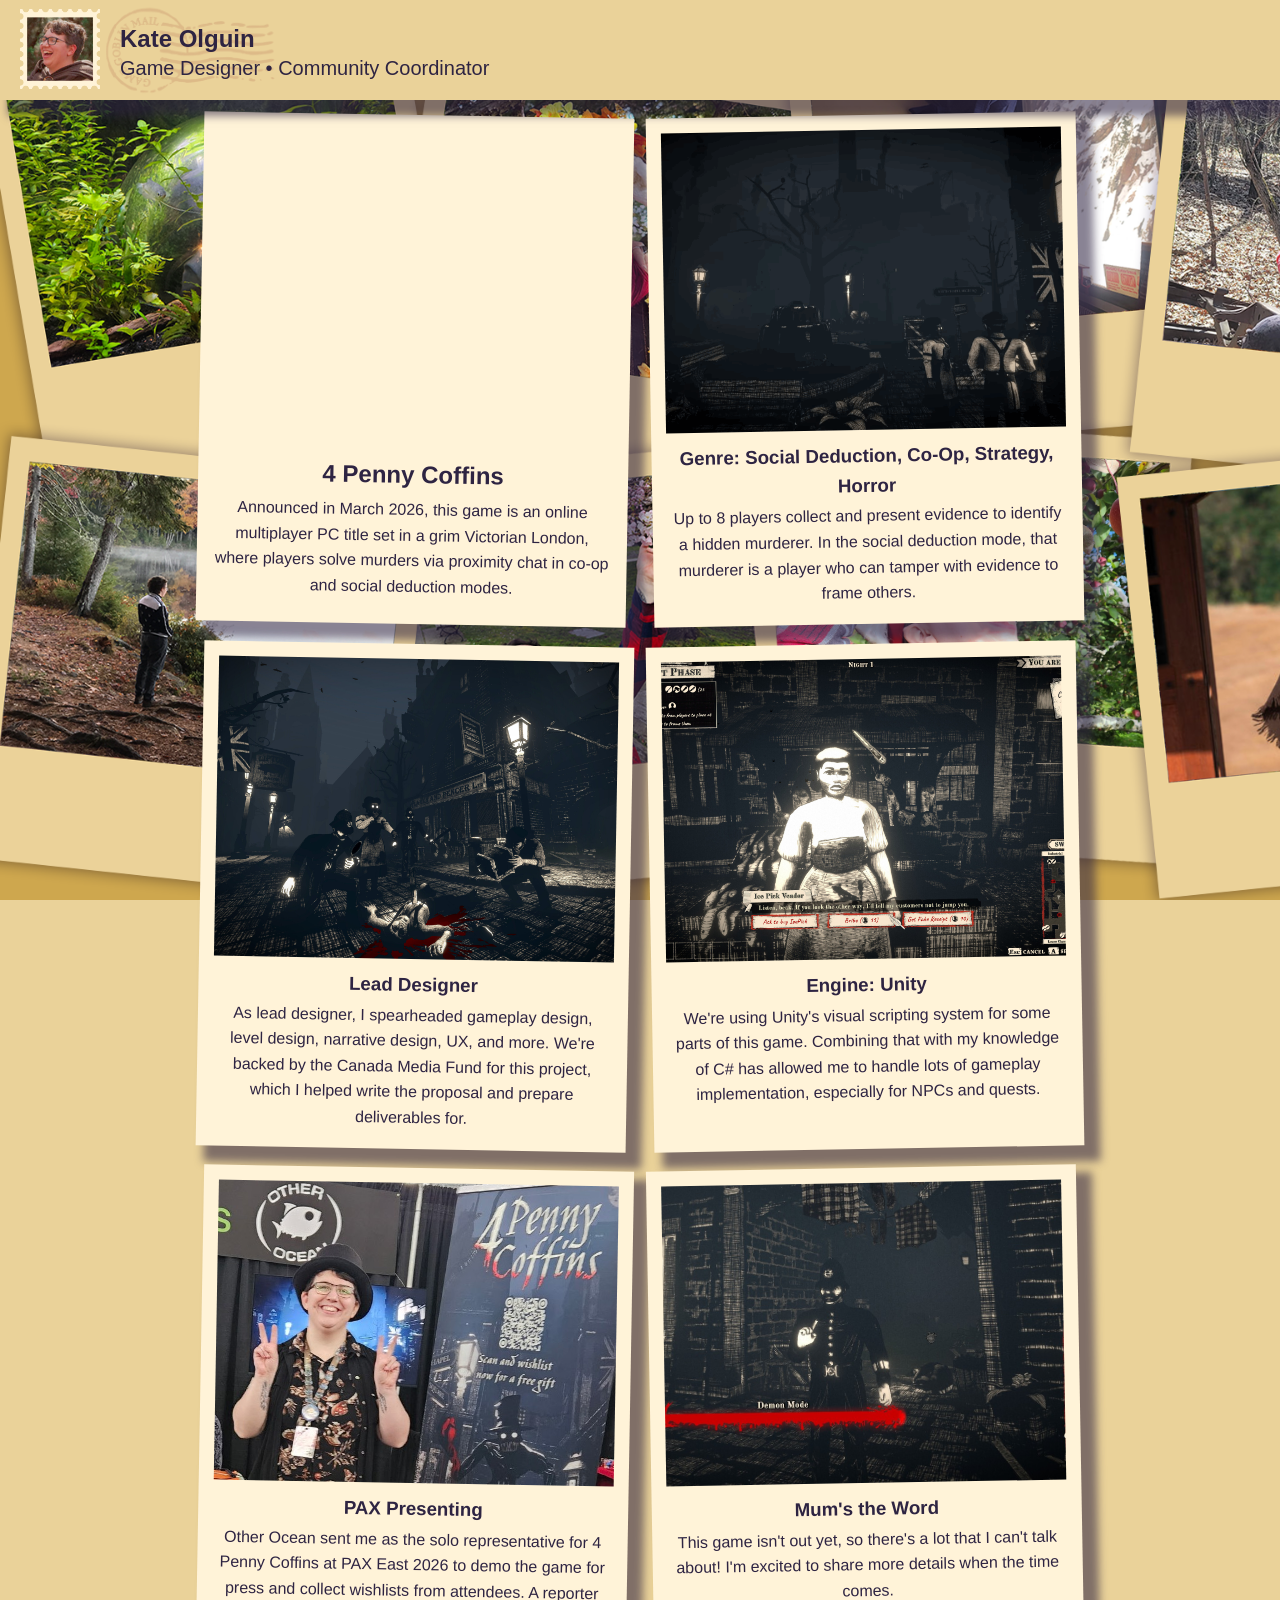
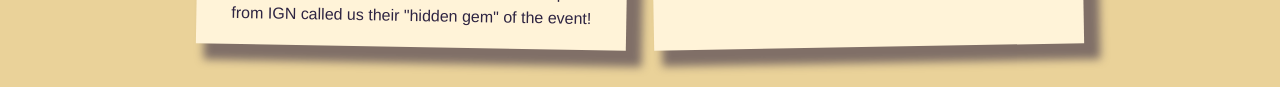
==== commit 6cfda3bd: "Oops! Sure beefed that" ====
--- a/4pc.html
+++ b/4pc.html
@@ -10,7 +10,7 @@
 <body>
 
     <!-- Header Section -->
-     <a href="www.kateolguin.com">
+     <a href="/">
     <header class="header-container">
         <div class="header-logo">
         <img src="images/stamp.png" alt="Kate's head in a postage stamp.">
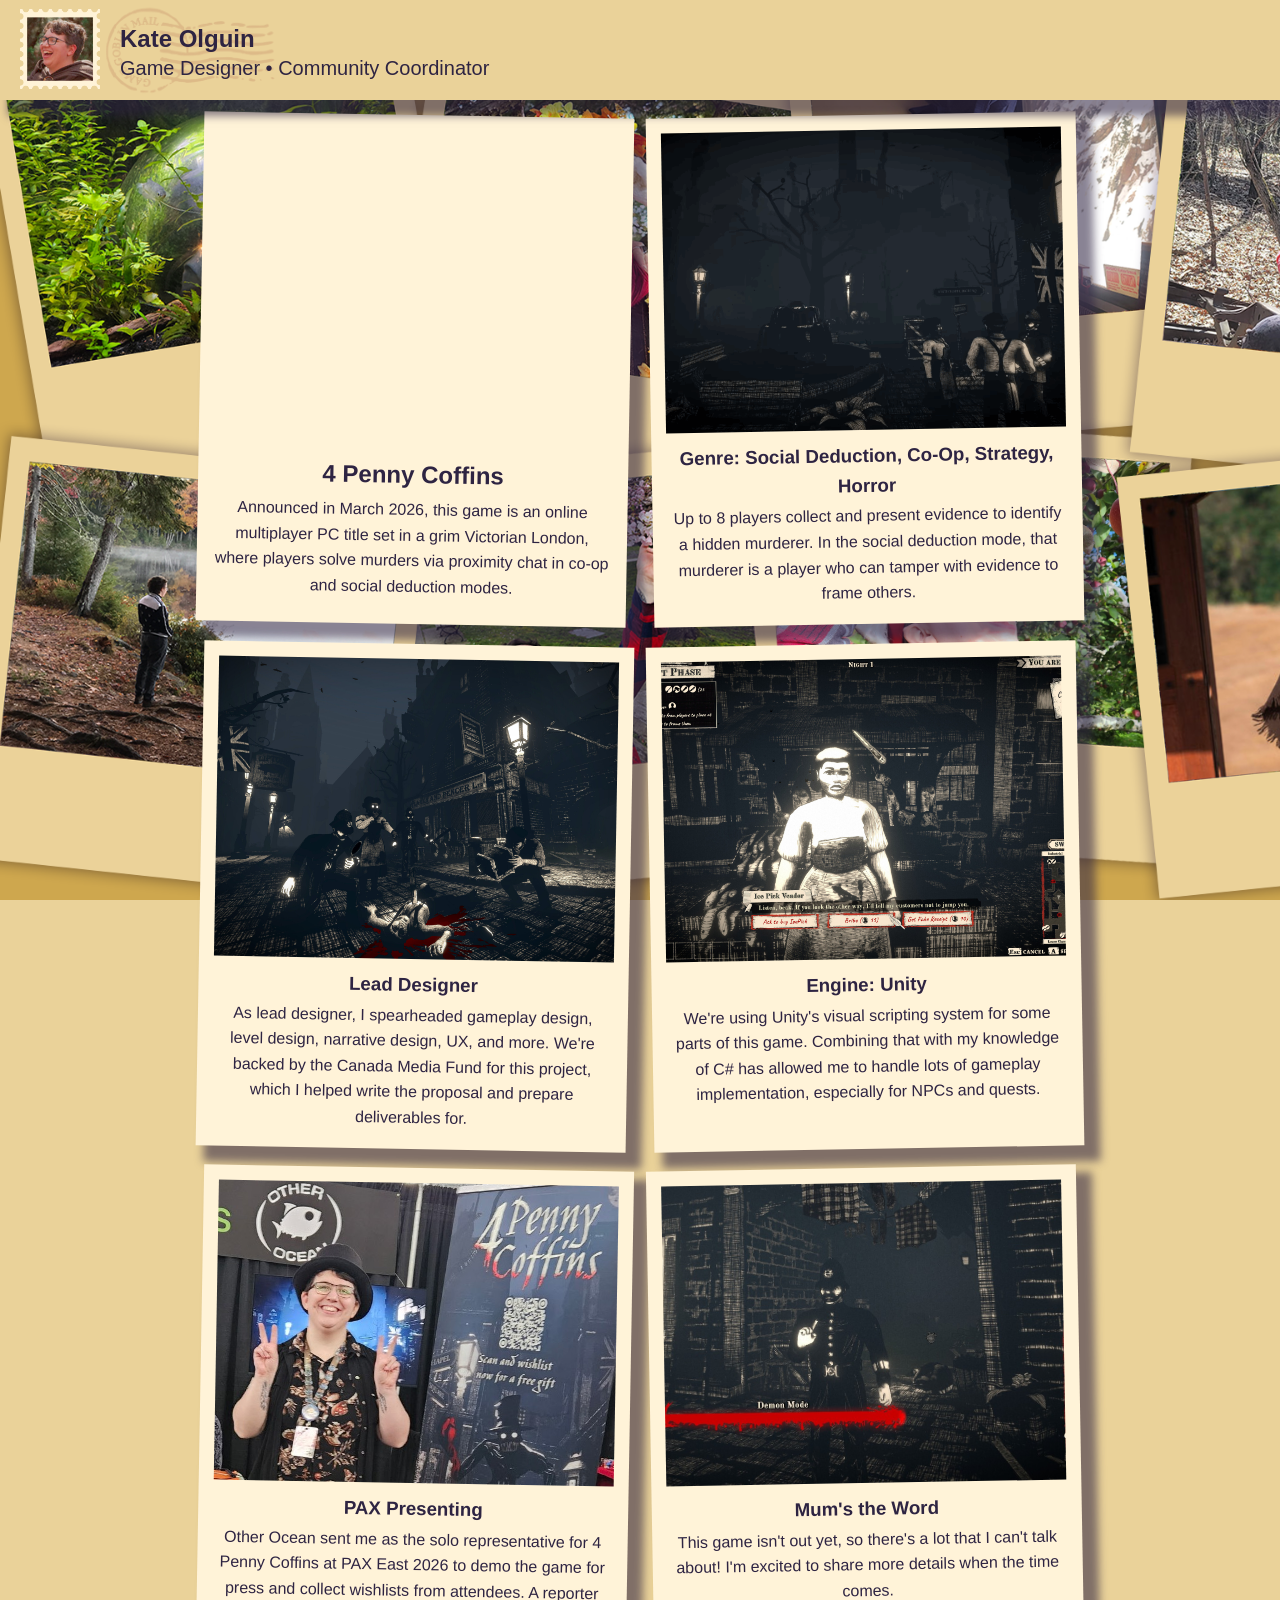
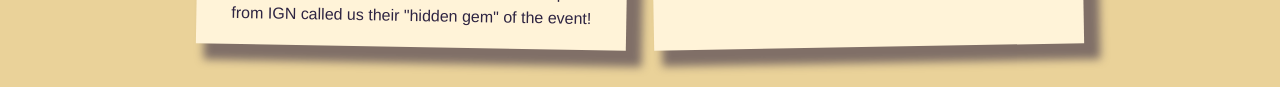
==== commit 160204d7: "fixed spacing error" ====
--- a/4pc.html
+++ b/4pc.html
@@ -17,7 +17,7 @@
         </div>
         <div class="header-text">
             <h1>Kate Olguin</h1>
-            <p>Game Designer •&nbsp;Community Coordinator</p>
+            <p>Game Designer • Community&nbsp;Coordinator</p>
         </div>
     </header>
 </a>
